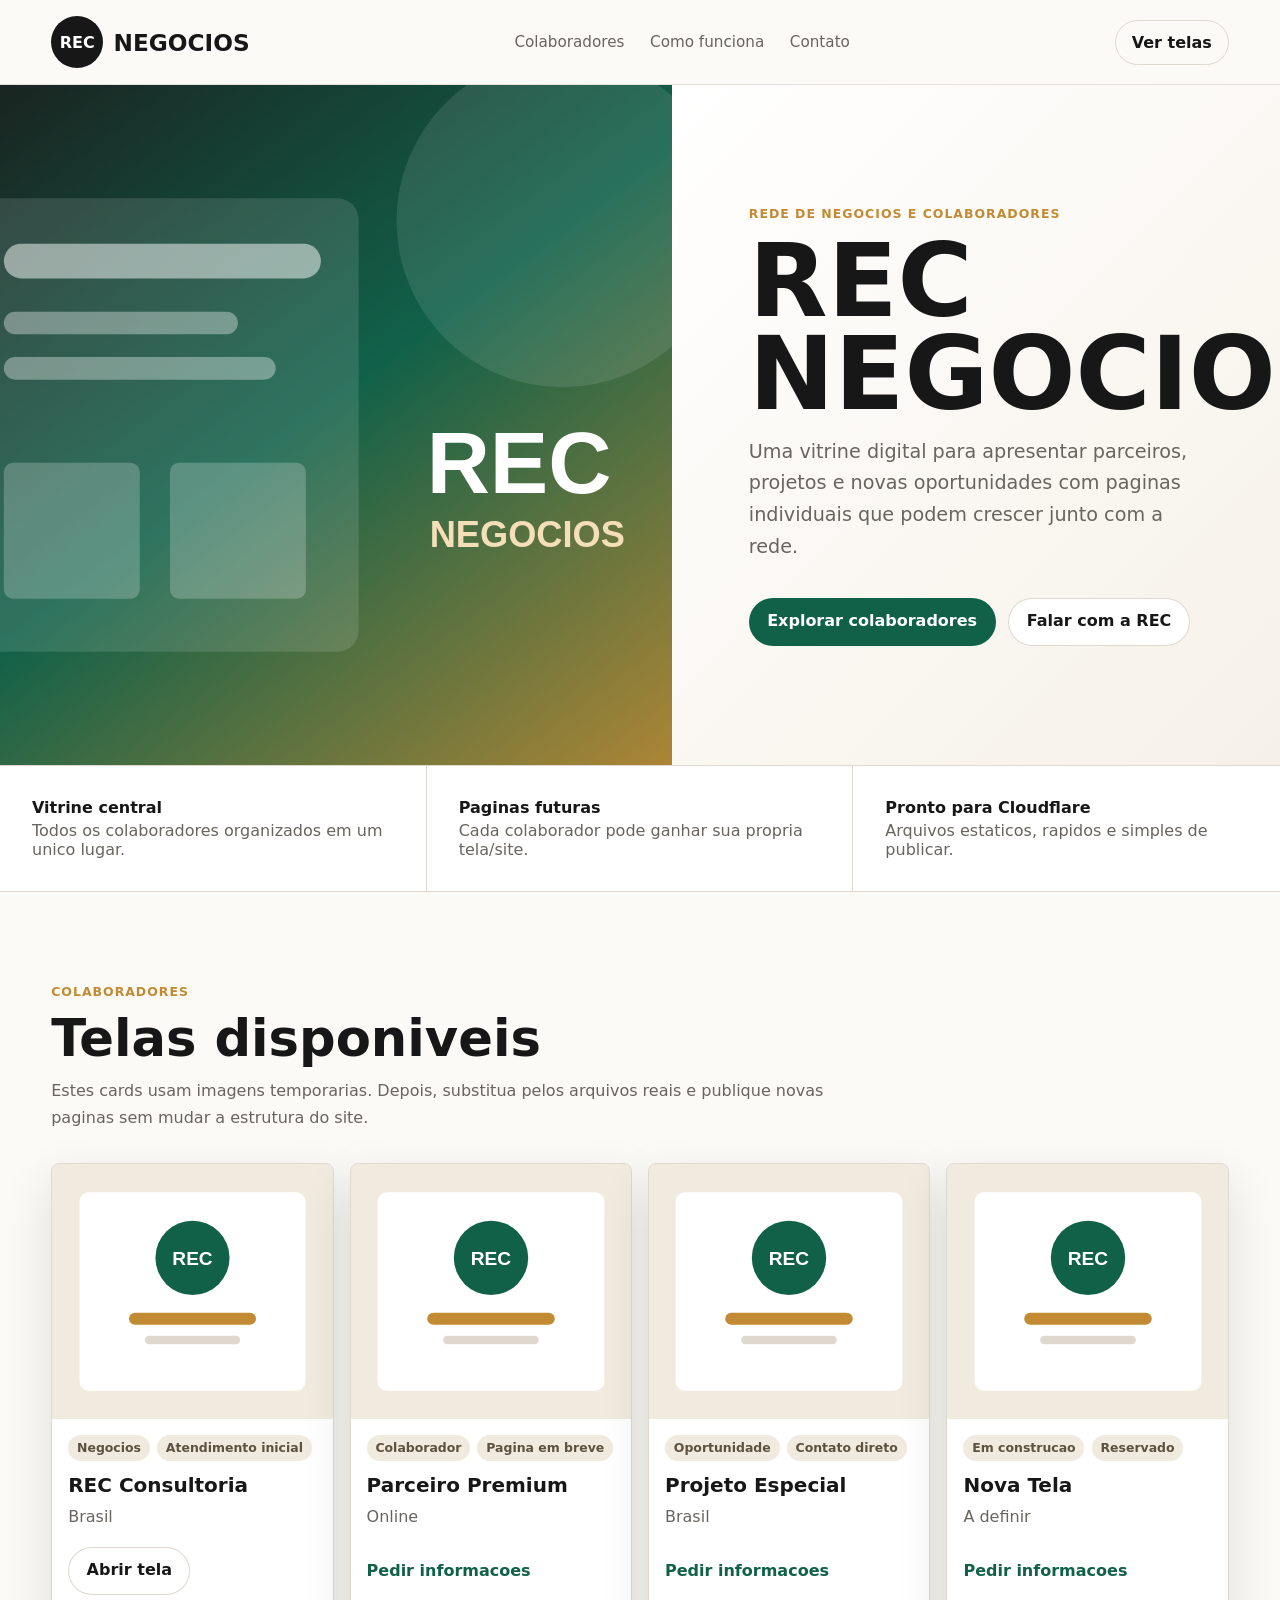
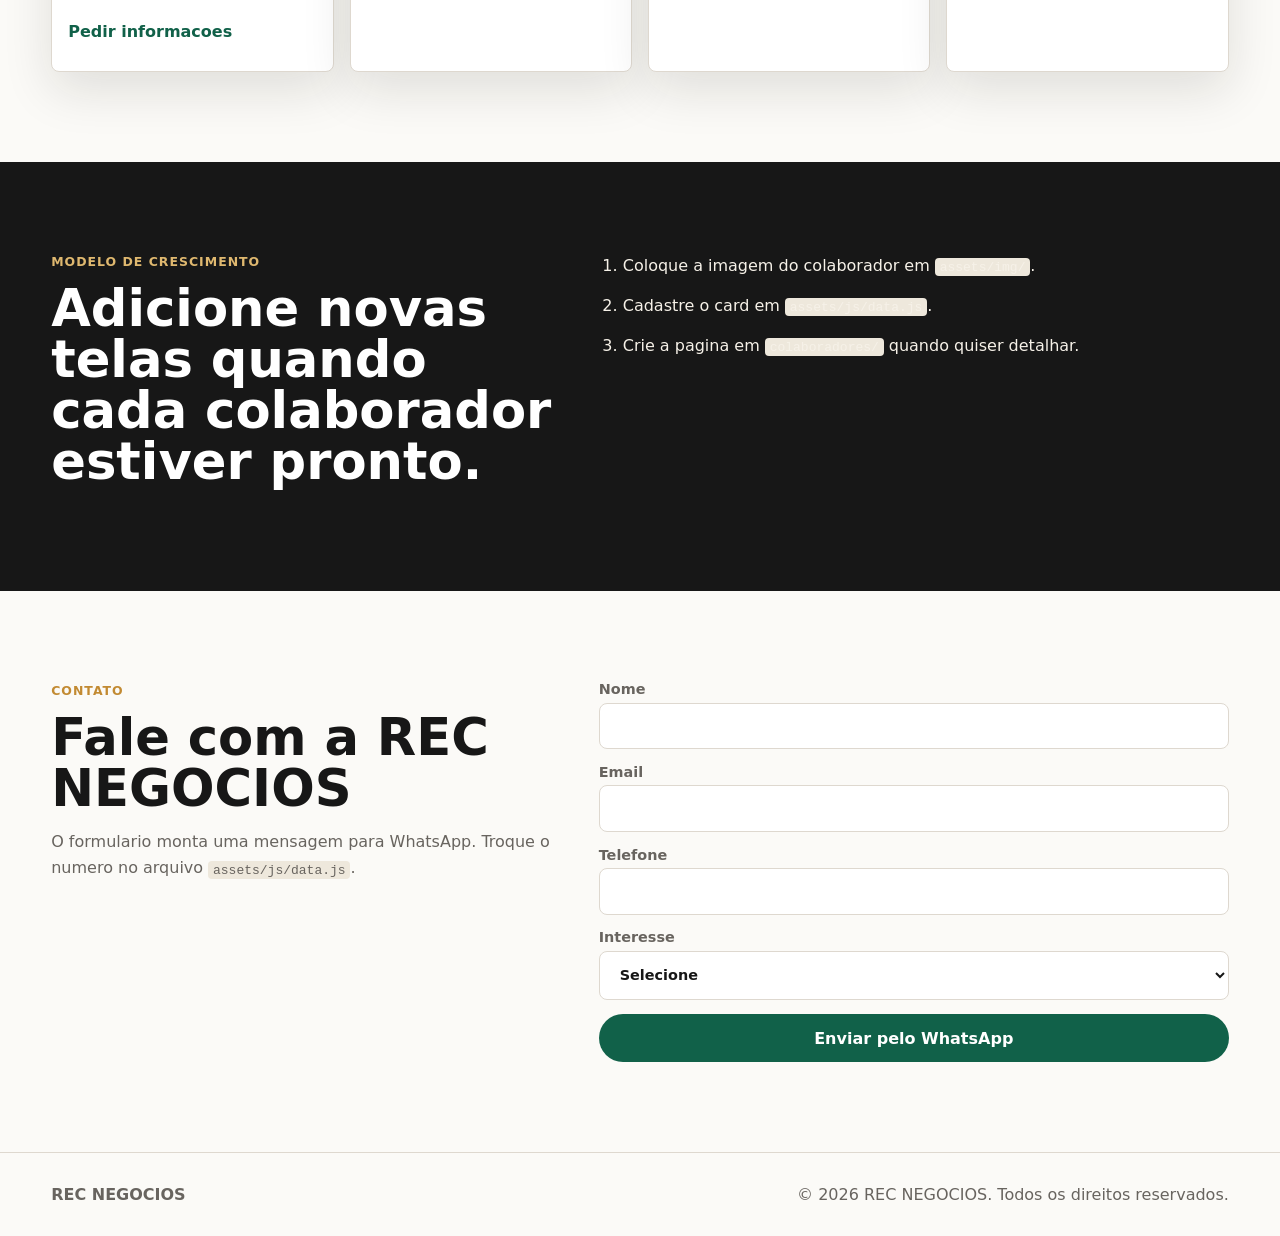
==== index.html @ d387f696 "Create REC NEGOCIOS static site" ====
<!doctype html>
<html lang="pt-BR">
  <head>
    <meta charset="utf-8" />
    <meta name="viewport" content="width=device-width, initial-scale=1" />
    <title>REC NEGOCIOS | Rede de colaboradores e oportunidades</title>
    <meta
      name="description"
      content="REC NEGOCIOS conecta pessoas, colaboradores e oportunidades em uma vitrine digital simples, direta e pronta para crescer."
    />
    <meta property="og:title" content="REC NEGOCIOS" />
    <meta
      property="og:description"
      content="Conheca colaboradores, oportunidades e canais de contato da REC NEGOCIOS."
    />
    <meta property="og:type" content="website" />
    <meta property="og:image" content="assets/img/og-rec-negocios.jpg" />
    <link rel="icon" href="assets/img/favicon.svg" type="image/svg+xml" />
    <link rel="stylesheet" href="assets/css/styles.css" />
  </head>
  <body>
    <header class="site-header">
      <a class="brand" href="#inicio" aria-label="REC NEGOCIOS">
        <span class="brand-mark">REC</span>
        <span class="brand-text">NEGOCIOS</span>
      </a>
      <nav class="main-nav" aria-label="Menu principal">
        <a href="#colaboradores">Colaboradores</a>
        <a href="#como-funciona">Como funciona</a>
        <a href="#contato">Contato</a>
      </nav>
      <a class="header-action" href="#colaboradores">Ver telas</a>
    </header>

    <main id="inicio">
      <section class="hero">
        <div class="hero-media" aria-hidden="true">
          <img src="assets/img/hero-placeholder.svg" alt="" />
        </div>
        <div class="hero-content">
          <p class="eyebrow">Rede de negocios e colaboradores</p>
          <h1>REC NEGOCIOS</h1>
          <p>
            Uma vitrine digital para apresentar parceiros, projetos e novas
            oportunidades com paginas individuais que podem crescer junto com a rede.
          </p>
          <div class="hero-actions">
            <a class="button primary" href="#colaboradores">Explorar colaboradores</a>
            <a class="button secondary" href="#contato">Falar com a REC</a>
          </div>
        </div>
      </section>

      <section class="feature-strip" aria-label="Destaques">
        <article>
          <strong>Vitrine central</strong>
          <span>Todos os colaboradores organizados em um unico lugar.</span>
        </article>
        <article>
          <strong>Paginas futuras</strong>
          <span>Cada colaborador pode ganhar sua propria tela/site.</span>
        </article>
        <article>
          <strong>Pronto para Cloudflare</strong>
          <span>Arquivos estaticos, rapidos e simples de publicar.</span>
        </article>
      </section>

      <section class="section" id="colaboradores">
        <div class="section-heading">
          <p class="eyebrow">Colaboradores</p>
          <h2>Telas disponiveis</h2>
          <p>
            Estes cards usam imagens temporarias. Depois, substitua pelos arquivos
            reais e publique novas paginas sem mudar a estrutura do site.
          </p>
        </div>
        <div class="cards-grid" id="collaboratorGrid"></div>
      </section>

      <section class="promo-band" id="como-funciona">
        <div>
          <p class="eyebrow">Modelo de crescimento</p>
          <h2>Adicione novas telas quando cada colaborador estiver pronto.</h2>
        </div>
        <ol class="steps">
          <li>Coloque a imagem do colaborador em <code>assets/img/</code>.</li>
          <li>Cadastre o card em <code>assets/js/data.js</code>.</li>
          <li>Crie a pagina em <code>colaboradores/</code> quando quiser detalhar.</li>
        </ol>
      </section>

      <section class="section contact-section" id="contato">
        <div class="section-heading">
          <p class="eyebrow">Contato</p>
          <h2>Fale com a REC NEGOCIOS</h2>
          <p>
            O formulario monta uma mensagem para WhatsApp. Troque o numero no
            arquivo <code>assets/js/data.js</code>.
          </p>
        </div>
        <form class="contact-form" id="mainContactForm">
          <label>
            Nome
            <input name="nome" autocomplete="name" required />
          </label>
          <label>
            Email
            <input name="email" type="email" autocomplete="email" required />
          </label>
          <label>
            Telefone
            <input name="telefone" autocomplete="tel" required />
          </label>
          <label>
            Interesse
            <select name="interesse" required>
              <option value="">Selecione</option>
              <option>Quero conhecer a REC</option>
              <option>Quero cadastrar um colaborador</option>
              <option>Quero criar uma tela personalizada</option>
            </select>
          </label>
          <button class="button primary" type="submit">Enviar pelo WhatsApp</button>
        </form>
      </section>
    </main>

    <footer class="site-footer">
      <strong>REC NEGOCIOS</strong>
      <span>&copy; 2026 REC NEGOCIOS. Todos os direitos reservados.</span>
    </footer>

    <dialog class="lead-dialog" id="leadDialog">
      <button class="dialog-close" type="button" aria-label="Fechar">&times;</button>
      <img id="dialogImage" src="assets/img/card-placeholder.svg" alt="" />
      <div>
        <p class="eyebrow" id="dialogCategory"></p>
        <h2 id="dialogTitle"></h2>
        <p id="dialogDescription"></p>
        <form id="leadForm" class="lead-form">
          <input type="hidden" name="collaborator" id="leadCollaborator" />
          <label>
            Nome
            <input name="nome" autocomplete="name" required />
          </label>
          <label>
            Telefone
            <input name="telefone" autocomplete="tel" required />
          </label>
          <label>
            Mensagem
            <textarea name="mensagem" rows="3">Quero mais informacoes.</textarea>
          </label>
          <button class="button primary" type="submit">Chamar no WhatsApp</button>
        </form>
      </div>
    </dialog>

    <script src="assets/js/data.js"></script>
    <script src="assets/js/main.js"></script>
  </body>
</html>
---- assets/css/styles.css ----
:root {
  color-scheme: light;
  --ink: #171717;
  --muted: #68645f;
  --line: #ded8cf;
  --paper: #fbfaf7;
  --panel: #ffffff;
  --accent: #116149;
  --accent-strong: #0b4635;
  --gold: #c28a32;
  --rose: #a84d55;
  --shadow: 0 18px 50px rgb(28 22 13 / 12%);
  font-family:
    Inter, ui-sans-serif, system-ui, -apple-system, BlinkMacSystemFont, "Segoe UI",
    sans-serif;
}

* {
  box-sizing: border-box;
}

html {
  scroll-behavior: smooth;
}

body {
  margin: 0;
  background: var(--paper);
  color: var(--ink);
}

a {
  color: inherit;
  text-decoration: none;
}

img {
  display: block;
  max-width: 100%;
}

code {
  background: #eee8dc;
  border-radius: 4px;
  padding: 0.1rem 0.3rem;
}

.site-header {
  position: sticky;
  top: 0;
  z-index: 10;
  display: flex;
  align-items: center;
  justify-content: space-between;
  gap: 1rem;
  padding: 1rem clamp(1rem, 4vw, 4rem);
  border-bottom: 1px solid rgb(222 216 207 / 74%);
  background: rgb(251 250 247 / 92%);
  backdrop-filter: blur(14px);
}

.brand {
  display: inline-flex;
  align-items: center;
  gap: 0.65rem;
  font-weight: 800;
}

.brand-mark {
  display: grid;
  min-width: 3.25rem;
  min-height: 3.25rem;
  place-items: center;
  border-radius: 50%;
  background: var(--ink);
  color: white;
}

.brand-text {
  font-size: clamp(1.1rem, 2vw, 1.45rem);
  letter-spacing: 0;
}

.main-nav {
  display: flex;
  align-items: center;
  gap: clamp(0.75rem, 2vw, 1.8rem);
  color: var(--muted);
  font-size: 0.95rem;
}

.main-nav a:hover,
.header-action:hover {
  color: var(--accent);
}

.header-action {
  border: 1px solid var(--line);
  border-radius: 999px;
  padding: 0.75rem 1rem;
  font-weight: 700;
}

.hero {
  display: grid;
  min-height: min(680px, calc(100vh - 81px));
  grid-template-columns: minmax(0, 1.05fr) minmax(320px, 0.95fr);
  align-items: stretch;
}

.hero-media {
  position: relative;
  overflow: hidden;
  background: #d8d0c3;
}

.hero-media img {
  width: 100%;
  height: 100%;
  object-fit: cover;
}

.hero-content {
  display: flex;
  flex-direction: column;
  justify-content: center;
  padding: clamp(2rem, 6vw, 5.5rem);
  background: linear-gradient(135deg, #ffffff 0%, #f6f1e8 100%);
}

.eyebrow {
  margin: 0 0 0.65rem;
  color: var(--gold);
  font-size: 0.78rem;
  font-weight: 800;
  letter-spacing: 0.08em;
  text-transform: uppercase;
}

h1,
h2,
h3,
p {
  margin-top: 0;
}

h1 {
  max-width: 11ch;
  margin-bottom: 1rem;
  font-size: clamp(3.2rem, 8vw, 7.4rem);
  line-height: 0.9;
}

h2 {
  margin-bottom: 0.9rem;
  font-size: clamp(2rem, 4vw, 3.4rem);
  line-height: 1;
}

h3 {
  margin-bottom: 0.45rem;
  font-size: 1.25rem;
}

p {
  color: var(--muted);
  line-height: 1.65;
}

.hero-content p:not(.eyebrow) {
  max-width: 44rem;
  font-size: clamp(1rem, 1.6vw, 1.2rem);
}

.hero-actions,
.card-actions {
  display: flex;
  flex-wrap: wrap;
  gap: 0.8rem;
  margin-top: 1rem;
}

.button,
button {
  min-height: 3rem;
  border: 0;
  border-radius: 999px;
  padding: 0.85rem 1.15rem;
  cursor: pointer;
  font: inherit;
  font-weight: 800;
}

.button.primary {
  background: var(--accent);
  color: white;
}

.button.primary:hover {
  background: var(--accent-strong);
}

.button.secondary {
  background: white;
  box-shadow: inset 0 0 0 1px var(--line);
}

.feature-strip {
  display: grid;
  grid-template-columns: repeat(3, minmax(0, 1fr));
  border-block: 1px solid var(--line);
  background: var(--panel);
}

.feature-strip article {
  padding: clamp(1.2rem, 3vw, 2rem);
  border-right: 1px solid var(--line);
}

.feature-strip article:last-child {
  border-right: 0;
}

.feature-strip strong,
.feature-strip span {
  display: block;
}

.feature-strip span {
  margin-top: 0.25rem;
  color: var(--muted);
}

.section,
.promo-band {
  padding: clamp(3rem, 7vw, 6rem) clamp(1rem, 4vw, 4rem);
}

.section-heading {
  max-width: 780px;
  margin-bottom: 2rem;
}

.cards-grid {
  display: grid;
  grid-template-columns: repeat(4, minmax(0, 1fr));
  gap: 1rem;
}

.collaborator-card {
  overflow: hidden;
  border: 1px solid var(--line);
  border-radius: 8px;
  background: var(--panel);
  box-shadow: var(--shadow);
}

.collaborator-card img {
  width: 100%;
  aspect-ratio: 1.1;
  object-fit: cover;
  background: #ded8cf;
}

.card-body {
  padding: 1rem;
}

.card-meta {
  display: flex;
  flex-wrap: wrap;
  gap: 0.45rem;
  margin-bottom: 0.75rem;
}

.pill {
  border-radius: 999px;
  background: #f0eadf;
  color: #5d5141;
  padding: 0.35rem 0.55rem;
  font-size: 0.78rem;
  font-weight: 800;
}

.collaborator-card p {
  margin-bottom: 0;
}

.text-button {
  border-radius: 0;
  background: transparent;
  color: var(--accent);
  padding-inline: 0;
}

.promo-band {
  display: grid;
  grid-template-columns: minmax(0, 0.9fr) minmax(280px, 1.1fr);
  gap: 2rem;
  align-items: start;
  background: var(--ink);
  color: white;
}

.promo-band p,
.promo-band .eyebrow {
  color: #dfb86f;
}

.steps {
  display: grid;
  gap: 0.8rem;
  margin: 0;
  padding-left: 1.5rem;
  color: #f6f1e8;
  line-height: 1.7;
}

.contact-section {
  display: grid;
  grid-template-columns: minmax(0, 0.9fr) minmax(300px, 1.1fr);
  gap: 2rem;
}

.contact-form,
.lead-form {
  display: grid;
  gap: 0.9rem;
}

label {
  display: grid;
  gap: 0.35rem;
  color: var(--muted);
  font-size: 0.9rem;
  font-weight: 700;
}

input,
select,
textarea {
  width: 100%;
  border: 1px solid var(--line);
  border-radius: 8px;
  background: white;
  color: var(--ink);
  font: inherit;
  padding: 0.9rem 1rem;
}

textarea {
  resize: vertical;
}

.site-footer {
  display: flex;
  flex-wrap: wrap;
  justify-content: space-between;
  gap: 1rem;
  padding: 2rem clamp(1rem, 4vw, 4rem);
  border-top: 1px solid var(--line);
  color: var(--muted);
}

.lead-dialog {
  width: min(920px, calc(100vw - 2rem));
  border: 0;
  border-radius: 8px;
  padding: 0;
  overflow: visible;
  box-shadow: var(--shadow);
}

.lead-dialog::backdrop {
  background: rgb(0 0 0 / 55%);
}

.lead-dialog[open] {
  display: grid;
  grid-template-columns: minmax(240px, 0.75fr) minmax(280px, 1fr);
}

.lead-dialog > img {
  width: 100%;
  height: 100%;
  min-height: 420px;
  object-fit: cover;
  border-radius: 8px 0 0 8px;
}

.lead-dialog > div {
  padding: clamp(1.2rem, 4vw, 2rem);
}

.dialog-close {
  position: absolute;
  top: -0.85rem;
  right: -0.85rem;
  display: grid;
  width: 2.5rem;
  height: 2.5rem;
  place-items: center;
  border-radius: 50%;
  background: var(--ink);
  color: white;
  font-size: 1.5rem;
  line-height: 1;
}

@media (max-width: 980px) {
  .hero,
  .promo-band,
  .contact-section {
    grid-template-columns: 1fr;
  }

  .hero {
    min-height: 0;
  }

  .hero-media {
    min-height: 360px;
  }

  .cards-grid {
    grid-template-columns: repeat(2, minmax(0, 1fr));
  }
}

@media (max-width: 720px) {
  .site-header {
    align-items: flex-start;
    flex-direction: column;
  }

  .main-nav {
    width: 100%;
    justify-content: space-between;
    font-size: 0.86rem;
  }

  .header-action {
    display: none;
  }

  .feature-strip,
  .cards-grid {
    grid-template-columns: 1fr;
  }

  .feature-strip article {
    border-right: 0;
    border-bottom: 1px solid var(--line);
  }

  .lead-dialog[open] {
    grid-template-columns: 1fr;
  }

  .lead-dialog > img {
    min-height: 230px;
    border-radius: 8px 8px 0 0;
  }
}
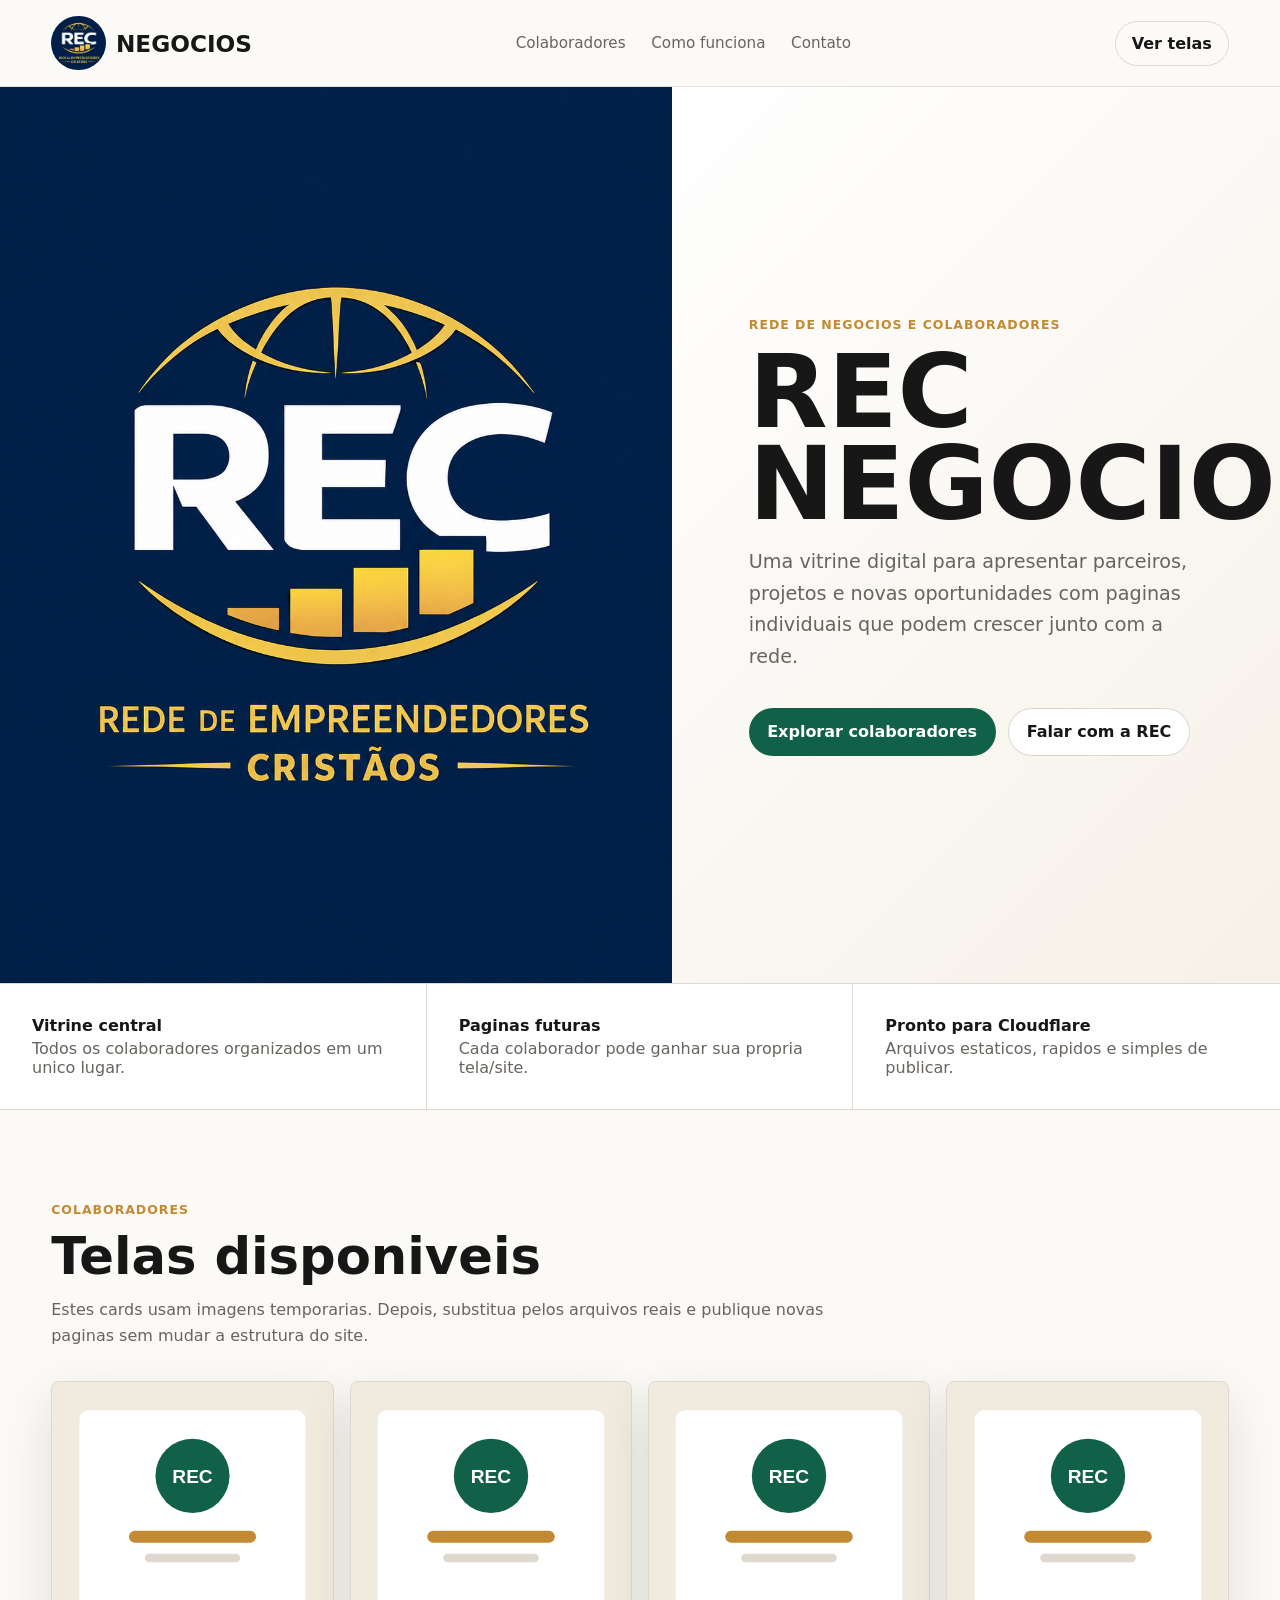
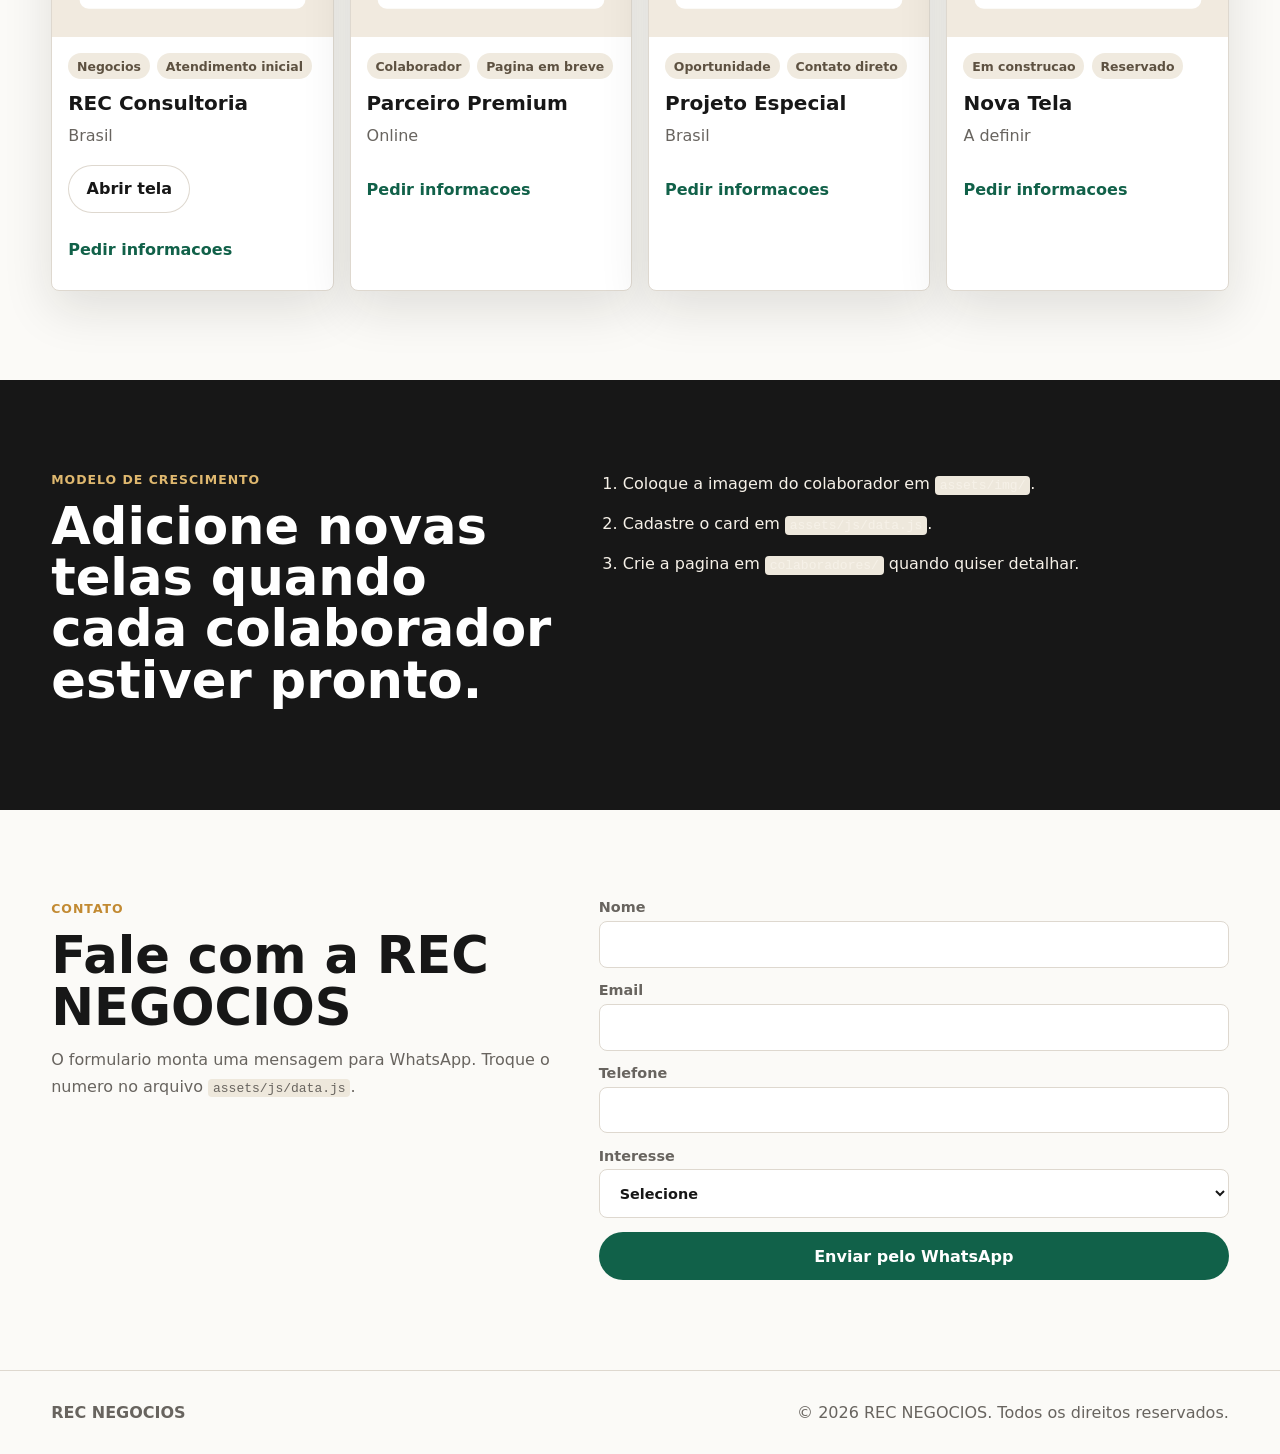
==== commit b51830ee: "Add REC logo to site" ====
--- a/index.html
+++ b/index.html
@@ -14,14 +14,14 @@
       content="Conheca colaboradores, oportunidades e canais de contato da REC NEGOCIOS."
     />
     <meta property="og:type" content="website" />
-    <meta property="og:image" content="assets/img/og-rec-negocios.jpg" />
+    <meta property="og:image" content="assets/img/logo-rec.png" />
     <link rel="icon" href="assets/img/favicon.svg" type="image/svg+xml" />
     <link rel="stylesheet" href="assets/css/styles.css" />
   </head>
   <body>
     <header class="site-header">
       <a class="brand" href="#inicio" aria-label="REC NEGOCIOS">
-        <span class="brand-mark">REC</span>
+        <img class="brand-logo" src="assets/img/logo-rec.png" alt="REC NEGOCIOS" />
         <span class="brand-text">NEGOCIOS</span>
       </a>
       <nav class="main-nav" aria-label="Menu principal">
@@ -35,7 +35,7 @@
     <main id="inicio">
       <section class="hero">
         <div class="hero-media" aria-hidden="true">
-          <img src="assets/img/hero-placeholder.svg" alt="" />
+          <img src="assets/img/logo-rec.png" alt="" />
         </div>
         <div class="hero-content">
           <p class="eyebrow">Rede de negocios e colaboradores</p>
--- a/assets/css/styles.css
+++ b/assets/css/styles.css
@@ -66,14 +66,12 @@
   font-weight: 800;
 }
 
-.brand-mark {
-  display: grid;
-  min-width: 3.25rem;
-  min-height: 3.25rem;
-  place-items: center;
+.brand-logo {
+  width: 3.4rem;
+  height: 3.4rem;
   border-radius: 50%;
-  background: var(--ink);
-  color: white;
+  object-fit: cover;
+  box-shadow: 0 0 0 1px rgb(255 255 255 / 75%);
 }
 
 .brand-text {
@@ -118,6 +116,7 @@
   width: 100%;
   height: 100%;
   object-fit: cover;
+  object-position: center;
 }
 
 .hero-content {
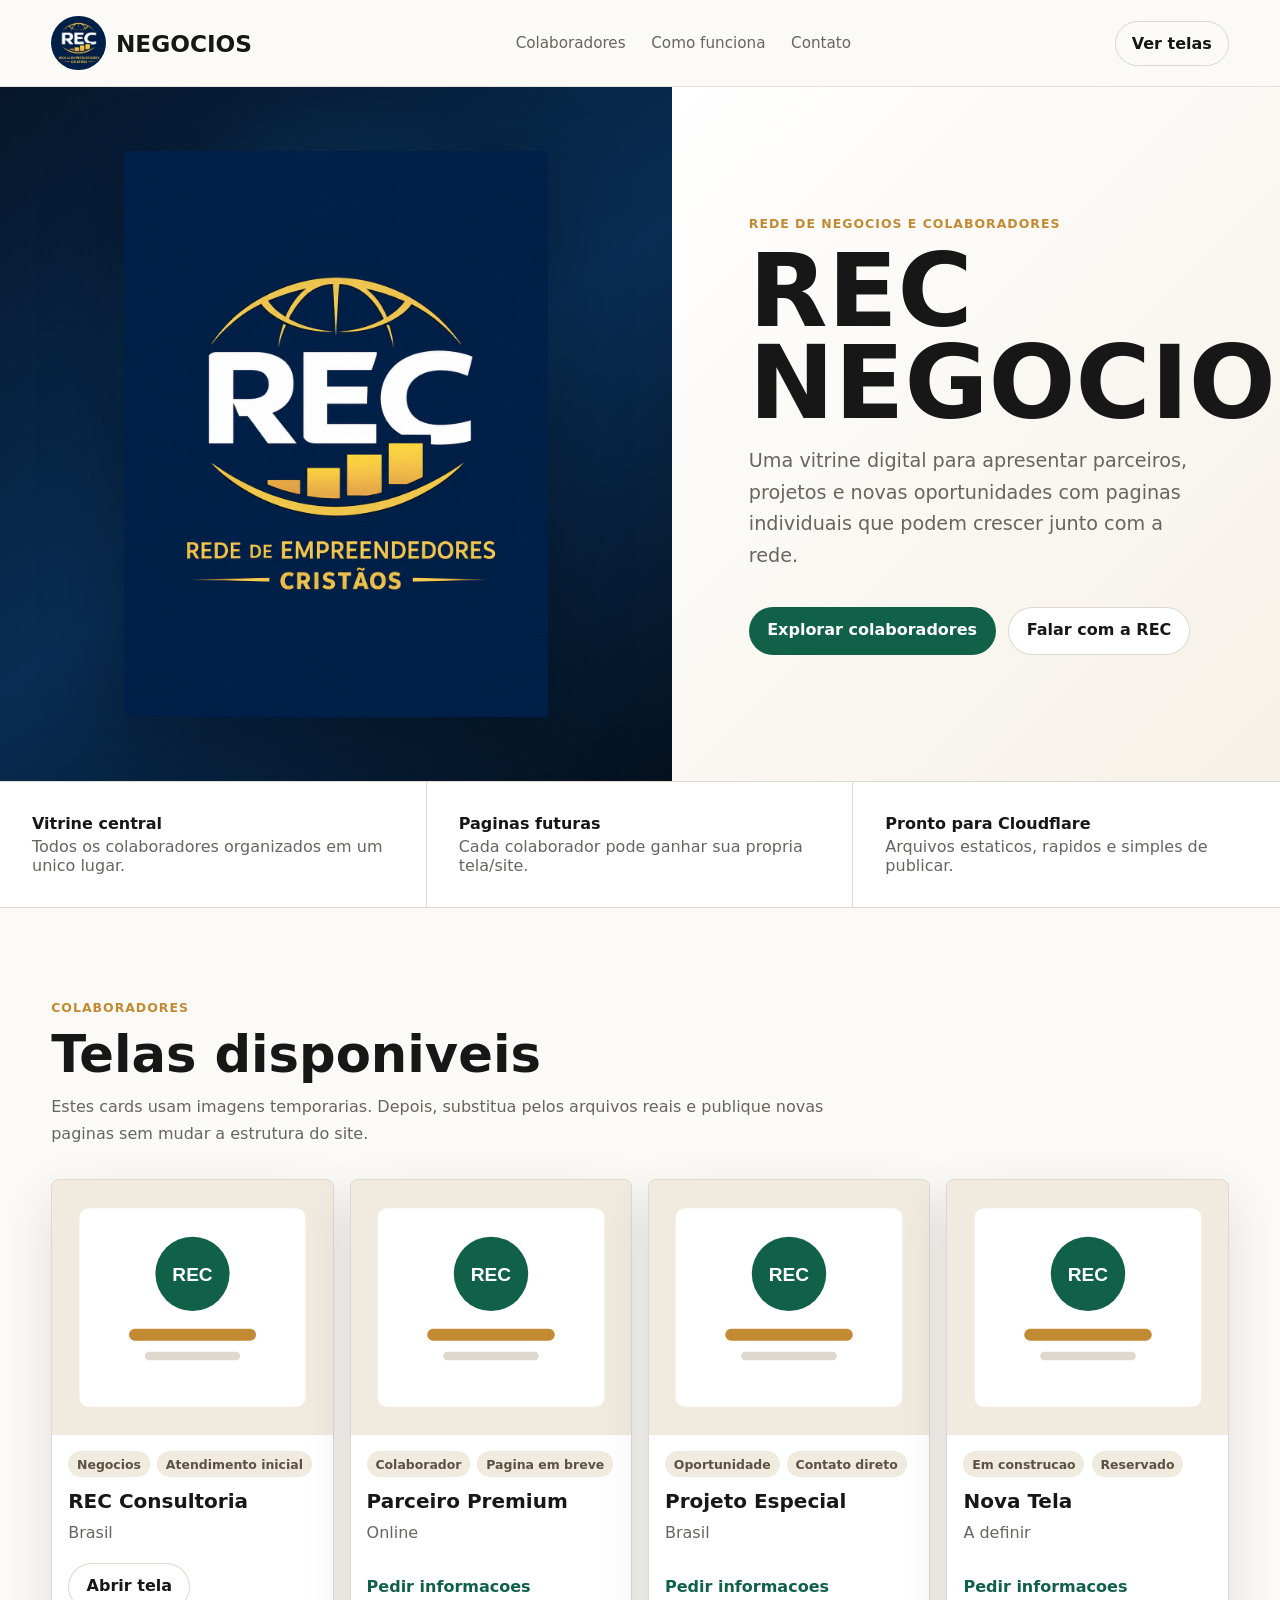
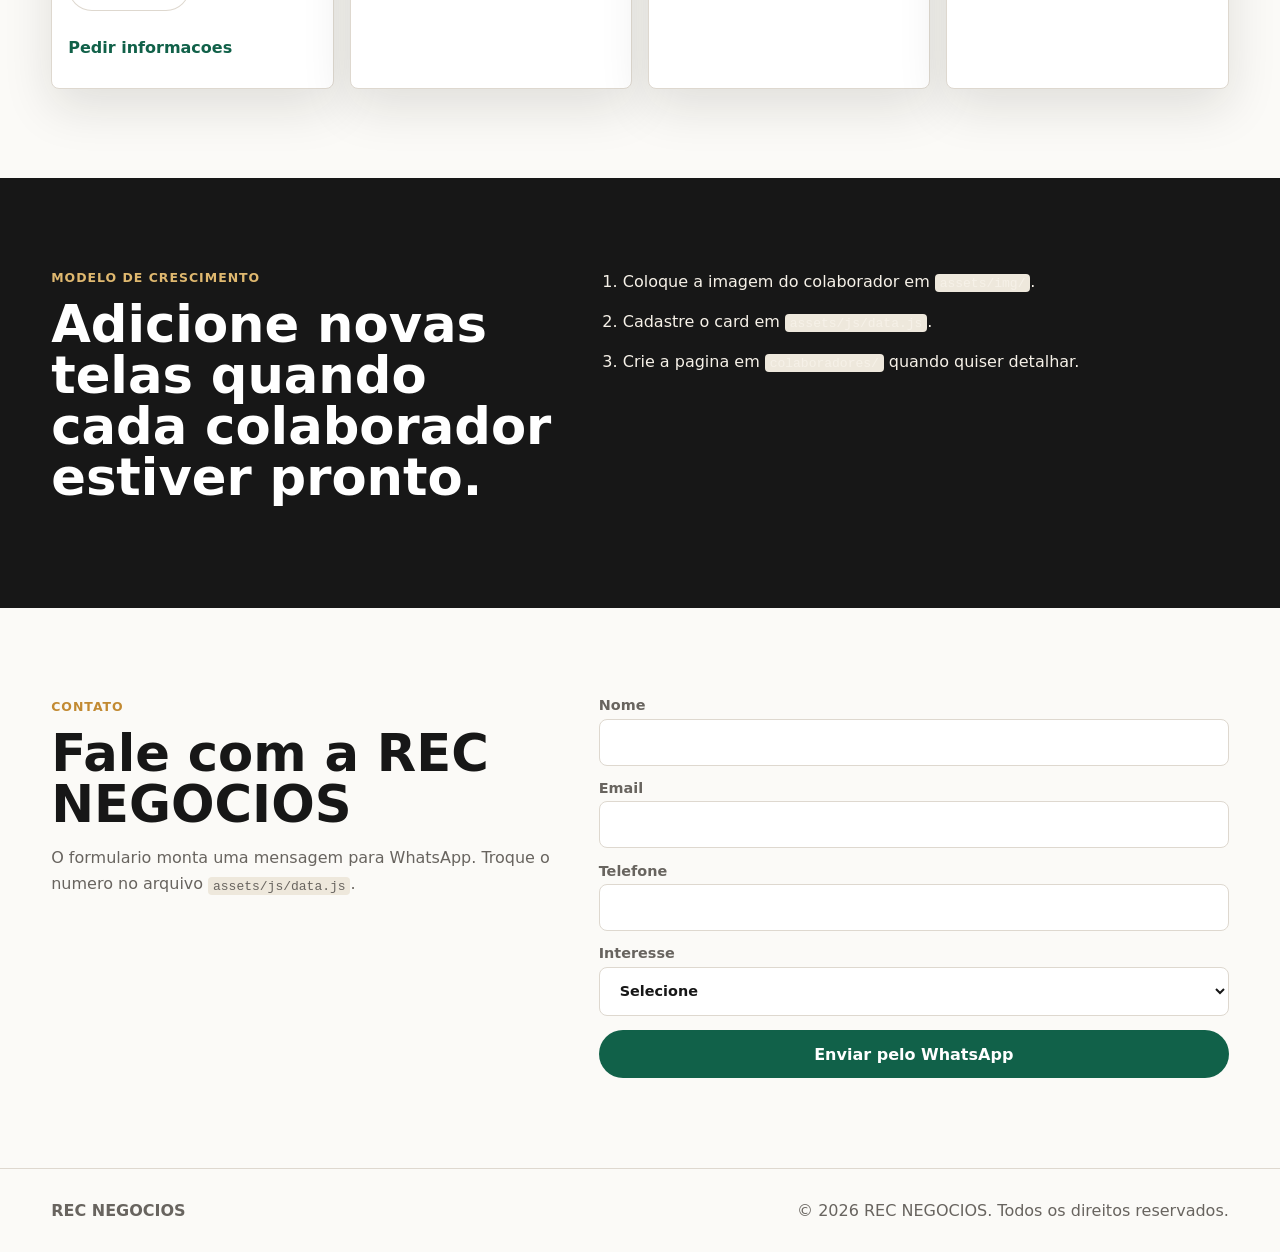
==== commit dd0b425c: "Fix REC logo responsive layout" ====
--- a/index.html
+++ b/index.html
@@ -16,7 +16,7 @@
     <meta property="og:type" content="website" />
     <meta property="og:image" content="assets/img/logo-rec.png" />
     <link rel="icon" href="assets/img/favicon.svg" type="image/svg+xml" />
-    <link rel="stylesheet" href="assets/css/styles.css" />
+    <link rel="stylesheet" href="assets/css/styles.css?v=20260715-2" />
   </head>
   <body>
     <header class="site-header">
@@ -35,7 +35,7 @@
     <main id="inicio">
       <section class="hero">
         <div class="hero-media" aria-hidden="true">
-          <img src="assets/img/logo-rec.png" alt="" />
+          <img class="hero-logo" src="assets/img/logo-rec.png" alt="" />
         </div>
         <div class="hero-content">
           <p class="eyebrow">Rede de negocios e colaboradores</p>
--- a/assets/css/styles.css
+++ b/assets/css/styles.css
@@ -108,8 +108,13 @@
 
 .hero-media {
   position: relative;
+  display: grid;
+  place-items: center;
   overflow: hidden;
-  background: #d8d0c3;
+  background:
+    radial-gradient(circle at 50% 35%, rgb(18 82 129 / 70%), transparent 42%),
+    linear-gradient(145deg, #06172b 0%, #092d54 52%, #04111f 100%);
+  padding: clamp(1.5rem, 5vw, 4rem);
 }
 
 .hero-media img {
@@ -117,6 +122,14 @@
   height: 100%;
   object-fit: cover;
   object-position: center;
+}
+
+.hero-media .hero-logo {
+  width: min(78%, 520px);
+  height: auto;
+  max-height: min(78vh, 620px);
+  object-fit: contain;
+  filter: drop-shadow(0 24px 40px rgb(0 0 0 / 28%));
 }
 
 .hero-content {
@@ -421,6 +434,11 @@
     min-height: 360px;
   }
 
+  .hero-media .hero-logo {
+    width: min(72%, 440px);
+    max-height: 320px;
+  }
+
   .cards-grid {
     grid-template-columns: repeat(2, minmax(0, 1fr));
   }
@@ -460,4 +478,13 @@
     min-height: 230px;
     border-radius: 8px 8px 0 0;
   }
-}
+
+  .hero-media {
+    min-height: 300px;
+  }
+
+  .hero-media .hero-logo {
+    width: min(76%, 320px);
+    max-height: 260px;
+  }
+}
